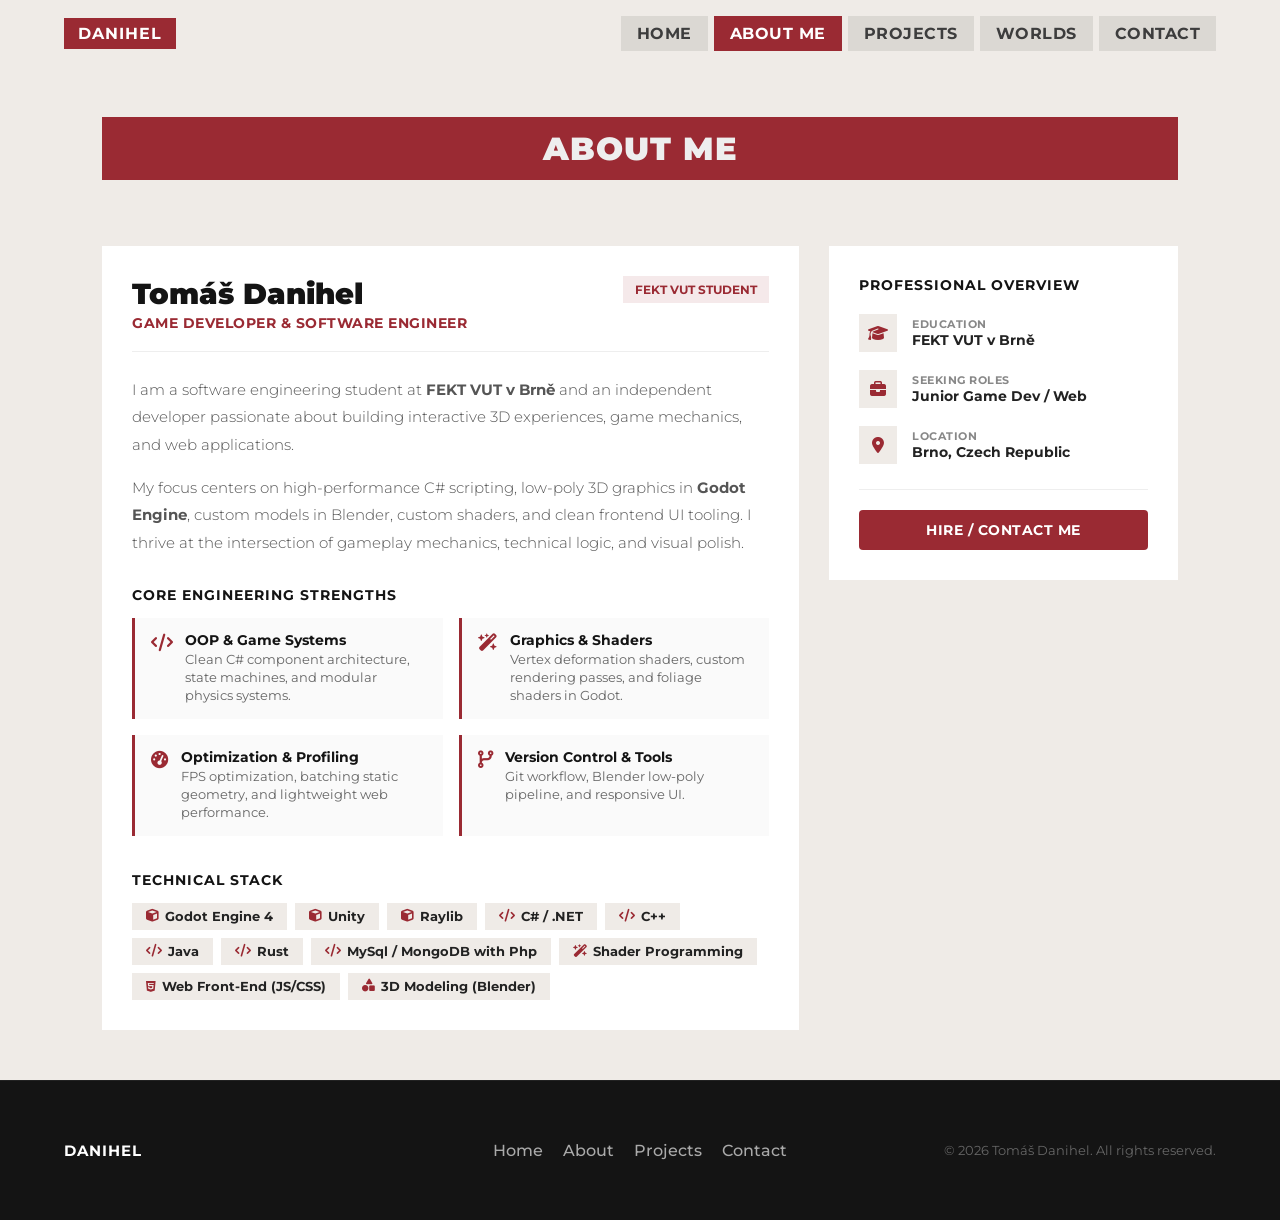
==== about.html @ 504d6351 "Add files via upload" ====
<!DOCTYPE html>
<html lang="en">
<head>
    <meta charset="UTF-8">
    <meta name="viewport" content="width=device-width, initial-scale=1.0">
    <link href="https://fonts.googleapis.com/css2?family=Montserrat:wght@100;300;400;500;700;900&display=swap" rel="stylesheet">
    <link rel="stylesheet" href="https://cdnjs.cloudflare.com/ajax/libs/font-awesome/6.4.0/css/all.min.css">
    <link rel="stylesheet" href="styles.css">
    <title>Tomáš Danihel - About</title>
</head>
<body>
    <header>
        <nav>
            <div><a href="index.html" class="brand-logo">DANIHEL</a></div>
            <button class="mobile-menu-btn" onclick="toggleMobileMenu()">
                <i class="fa-solid fa-bars" id="menu-icon"></i>
            </button>
            <div class="nav-links" id="nav-links">
                <a href="index.html" class="nav-btn">HOME</a>
                <a href="about.html" class="nav-btn active">ABOUT ME</a>
                <a href="projects.html" class="nav-btn">PROJECTS</a>
                <a href="worlds.html" class="nav-btn">WORLDS</a>
                <a href="contact.html" class="nav-btn">CONTACT</a>
            </div>
        </nav>
    </header>

    <main>
        <section class="content-section">
            <div class="section-header">
                <h2>About Me</h2>
                <div class="divider"></div>
            </div>

            <div class="about-clean-container">
                <div class="about-main-card">
                    <div class="about-header-flex">
                        <div>
                            <h3 class="about-name">Tomáš Danihel</h3>
                            <span class="about-subtitle">Game Developer & Software Engineer</span>
                        </div>
                        <span class="about-badge">FEKT VUT Student</span>
                    </div>
                    
                    <p class="about-text">
                        I am a software engineering student at <strong>FEKT VUT v Brně</strong> and an independent developer passionate about building interactive 3D experiences, game mechanics, and web applications.
                    </p>
                    <p class="about-text">
                        My focus centers on high-performance C# scripting, low-poly 3D graphics in <strong>Godot Engine</strong>, custom models in Blender, custom shaders, and clean frontend UI tooling. I thrive at the intersection of gameplay mechanics, technical logic, and visual polish.
                    </p>

                    <div style="margin-top: 30px;">
                        <h4 class="about-subheading">Core Engineering Strengths</h4>
                        <div class="competencies-grid">
                            <div class="comp-box">
                                <i class="fa-solid fa-code"></i>
                                <div>
                                    <strong>OOP & Game Systems</strong>
                                    <p>Clean C# component architecture, state machines, and modular physics systems.</p>
                                </div>
                            </div>
                            <div class="comp-box">
                                <i class="fa-solid fa-wand-magic-sparkles"></i>
                                <div>
                                    <strong>Graphics & Shaders</strong>
                                    <p>Vertex deformation shaders, custom rendering passes, and foliage shaders in Godot.</p>
                                </div>
                            </div>
                            <div class="comp-box">
                                <i class="fa-solid fa-gauge-high"></i>
                                <div>
                                    <strong>Optimization & Profiling</strong>
                                    <p>FPS optimization, batching static geometry, and lightweight web performance.</p>
                                </div>
                            </div>
                            <div class="comp-box">
                                <i class="fa-solid fa-code-branch"></i>
                                <div>
                                    <strong>Version Control & Tools</strong>
                                    <p>Git workflow, Blender low-poly pipeline, and responsive UI.</p>
                                </div>
                            </div>
                        </div>
                    </div>

                    <div style="margin-top: 35px;">
                        <h4 class="about-subheading">Technical Stack</h4>
                        <div class="skills-wrap">
                            <span class="skill-badge"><i class="fa-solid fa-cube"></i> Godot Engine 4</span>
                            <span class="skill-badge"><i class="fa-solid fa-cube"></i> Unity</span>
                            <span class="skill-badge"><i class="fa-solid fa-cube"></i> Raylib</span>
                            <span class="skill-badge"><i class="fa-solid fa-code"></i> C# / .NET</span>
                            <span class="skill-badge"><i class="fa-solid fa-code"></i> C++</span>
                            <span class="skill-badge"><i class="fa-solid fa-code"></i> Java</span>
                            <span class="skill-badge"><i class="fa-solid fa-code"></i> Rust</span>
                            <span class="skill-badge"><i class="fa-solid fa-code"></i> MySql / MongoDB with Php</span>
                            <span class="skill-badge"><i class="fa-solid fa-wand-magic-sparkles"></i> Shader Programming</span>
                            <span class="skill-badge"><i class="fa-brands fa-html5"></i> Web Front-End (JS/CSS)</span>
                            <span class="skill-badge"><i class="fa-solid fa-shapes"></i> 3D Modeling (Blender)</span>
                        </div>
                    </div>
                </div>

                <div class="about-side-card">
                    <h4 class="about-subheading" style="margin-bottom: 20px;">Professional Overview</h4>
                    <div class="clean-info-row">
                        <i class="fa-solid fa-graduation-cap"></i>
                        <div><small>EDUCATION</small><div>FEKT VUT v Brně</div></div>
                    </div>
                    <div class="clean-info-row">
                        <i class="fa-solid fa-briefcase"></i>
                        <div><small>SEEKING ROLES</small><div>Junior Game Dev / Web</div></div>
                    </div>
                    <div class="clean-info-row">
                        <i class="fa-solid fa-location-dot"></i>
                        <div><small>LOCATION</small><div>Brno, Czech Republic</div></div>
                    </div>

                    <div style="margin-top: 25px; padding-top: 20px; border-top: 1px solid #eee;">
                        <a href="contact.html" class="cta-button" style="width: 100%; text-align: center;">Hire / Contact Me</a>
                    </div>
                </div>
            </div>
        </section>
    </main>

    <footer>
        <div class="footer-inner">
            <div class="footer-brand">DANIHEL</div>
            <div class="footer-links">
                <a href="index.html">Home</a>
                <a href="about.html">About</a>
                <a href="projects.html">Projects</a>
                <a href="contact.html">Contact</a>
            </div>
            <div class="footer-copy">&copy; 2026 Tomáš Danihel. All rights reserved.</div>
        </div>
    </footer>

    <script src="script.js"></script>
</body>
</html>
---- styles.css ----
* { padding: 0; margin: 0; box-sizing: border-box; }

body {
background-color: #efebe7;
color: #222;
font-family: 'Montserrat', sans-serif;
scroll-behavior: smooth;
min-height: 100vh;
display: flex;
flex-direction: column;
justify-content: space-between; 
}

/* =========================================
NAVIGATION
========================================= */
header {
position: sticky;
top: 0;
z-index: 100;
background-color: rgba(239, 235, 231, 0.95);
backdrop-filter: blur(8px);
}

nav {
display: flex;
justify-content: space-between;
align-items: center;
color: rgb(20, 20, 20);
min-height: 60px;
padding: 16px 5%;
max-width: 1400px;
margin: 0 auto;
}

.brand-logo {
background-color: #9a2a33;
color: white;
padding: 6px 14px;
font-weight: 700;
letter-spacing: 1px;
text-decoration: none;
display: inline-block;
}

.nav-links {
display: flex;
gap: 6px;
}

.nav-btn {
background-color: rgba(77, 76, 76, 0.12);
color: rgb(61, 61, 61);
padding: 8px 16px;
font-family: 'Montserrat', sans-serif;
font-weight: 700;
font-size: 1    rem;
text-transform: uppercase;
letter-spacing: 0.5px;
text-decoration: none;
border: none;
cursor: pointer;
transition: all 0.25s ease;
}

.nav-btn:hover, .nav-btn.active {
background-color: #9a2a33;
color: white;
}

.mobile-menu-btn {
display: none;
background: transparent;
border: none;
font-size: 1.4rem;
color: #141414;
cursor: pointer;
padding: 6px;
}

/* Page Container */
main {
flex: 1;
width: 100%;
}

/* =========================================
INTERACTIVE HORIZONTAL ACCORDION
========================================= */
.accordion-container {
display: flex;
width: 100%;
height: 90vh;
max-height: 950px;
min-height: 520px;
background-color: #141414;
}

.panel {
background-size: cover;
background-position: center;
background-repeat: no-repeat;
flex: 1;
position: relative;
transition: flex 0.5s cubic-bezier(0.25, 1, 0.5, 1);
cursor: pointer;
border-right: 2px solid #141414;
overflow: hidden;
}

.panel:last-child {
border-right: none;
}

.accordion-container:hover .panel::before {
background: rgba(0, 0, 0, 0.75);
}

.panel::before {
content: '';
position: absolute;
top: 0; left: 0; right: 0; bottom: 0;
background: rgba(0, 0, 0, 0.45);
transition: background 0.4s;
z-index: 1;
}

.panel:hover { flex: 4; }
.accordion-container:hover .panel:hover::before { background: rgba(0, 0, 0, 0.15); }

.panel-title-vertical {
position: absolute;
bottom: 40px;
left: 50%;
transform: translateX(-50%) rotate(-90deg);
transform-origin: left bottom;
color: white;
font-size: 1.4rem;
font-weight: 700;
text-transform: uppercase;
white-space: nowrap;
letter-spacing: 2px;
z-index: 2;
transition: opacity 0.3s;
}

.panel:hover .panel-title-vertical { opacity: 0; }

.panel-content {
position: absolute;
bottom: 40px;
left: 40px;
color: white;
z-index: 2;
opacity: 0;
transform: translateY(20px);
transition: opacity 0.4s ease-in-out, transform 0.4s ease-in-out;
transition-delay: 0.15s;
white-space: nowrap;
}

.panel:hover .panel-content {
opacity: 1;
transform: translateY(0);
}

.panel-content h2 {
font-size: 2.8rem;
font-weight: 900;
margin-bottom: 10px;
text-transform: uppercase;
letter-spacing: 0.5px;
}

.panel-content p {
font-size: 1.1rem;
font-weight: 300;
margin-bottom: 20px;
color: #e0e0e0;
}

/* Call to Action Buttons */
.cta-button {
background-color: #9a2a33;
color: white;
padding: 12px 24px;
text-decoration: none;
font-weight: 700;
border-radius: 4px;
text-transform: uppercase;
font-size: 0.85rem;
letter-spacing: 0.5px;
transition: transform 0.2s ease, background-color 0.2s ease, color 0.2s ease;
display: inline-block;
border: none;
cursor: pointer;
}

.cta-button:hover {
transform: translateY(-3px);
background-color: white;
color: #9a2a33;
}

/* =========================================
GENERAL SECTIONS & CARDS
========================================= */
.content-section {
padding: 50px 8%;
max-width: 1400px;
margin: 0 auto;
}

.section-header {
margin-bottom: 50px;
text-align: center;
}

.section-header h2 {
padding: 12px;
font-size: 2rem;
color: rgb(238, 238, 238);
background-color: #9a2a33;;
font-weight: 900;
text-transform: uppercase;
letter-spacing: 1px;
}

.section-header p {
color: #666;
margin-top: 10px;
font-size: 1.05rem;
font-weight: 300;
}

.divider {
height: 4px;
width: 100%;
background-color: #9a2a3300;
margin: 12px auto 0;
}

.card-grid {
display: grid;
grid-template-columns: repeat(auto-fit, minmax(320px, 1fr));
gap: 30px;
}

.card {
background-color: white;
transition: transform 0.3s ease, box-shadow 0.3s ease;
overflow: hidden;
display: flex;
flex-direction: column;
justify-content: space-between;
}

.card-img-wrap {
height: 200px;
width: 100%;
background-color: #141414;
overflow: hidden;
position: relative;
}

.card-img-wrap img {
width: 100%;
height: 100%;
object-fit: cover;
transition: transform 0.4s ease;
}

.card:hover .card-img-wrap img { transform: scale(1.05); }

.card-body {
padding: 12px;
flex: 1;
display: flex;
flex-direction: column;
}

.card h3 {
font-size: 1.4rem;
color: rgb(20, 20, 20);
margin-bottom: 12px;
font-weight: 700;
}

.card p {
color: rgb(100, 100, 100);
line-height: 1.6;
font-weight: 300;
font-size: 0.95rem;
margin-bottom: 20px;
flex: 1;
}

.card-footer {
padding-top: 15px;
display: flex;
justify-content: space-between;
align-items: center;
}

.btn-read-info {
background-color: #141414;
color: white;
padding: 8px 16px;
font-weight: 700;
font-size: 0.8rem;
text-transform: uppercase;
border: none;
cursor: pointer;
text-decoration: none;
transition: background-color 0.2s ease, transform 0.2s ease;
}

.btn-read-info:hover {
background-color: #9a2a33;
transform: translateY(-2px);
}

.tag-pill {
background-color: #9a2a33;;
color: #f3f3f3;
font-size: 0.72rem;
font-weight: 700;
padding: 4px 10px;
min-width: 50px;
text-transform: uppercase;
letter-spacing: 0.5px;
cursor: pointer;
transition: all 0.2s ease;
display: inline-block;
margin-right: 5px;
margin-bottom: 5px;
text-decoration: none;
}

.tag-pill:hover, .tag-pill.active {
background-color: #9a2a33;
color: white;
}

.tag-filter-bar {
display: flex;
flex-wrap: wrap;
justify-content: center;
gap: 8px;
margin-bottom: 35px;
}

.filter-btn {
background-color: rgba(77, 76, 76, 0.1);
color: #444;
border: none;
padding: 8px 16px;
font-size: 0.8rem;
font-weight: 700;
text-transform: uppercase;
cursor: pointer;
transition: all 0.2s ease;
font-family: 'Montserrat', sans-serif;
}
.filter-btn:hover, .filter-btn.active {
background-color: #9a2a33;
color: white;
}

/* =========================================
ABOUT ME STYLES
========================================= */
.about-clean-container {
display: grid;
grid-template-columns: 2fr 1fr;
gap: 30px;
align-items: start;
}
.about-main-card {
background: white;
padding: 30px;
}
.about-side-card {
background: white;
padding: 30px;
}
.about-header-flex {
display: flex;
justify-content: space-between;
align-items: flex-start;
margin-bottom: 24px;
border-bottom: 1px solid #eee;
padding-bottom: 20px;
}
.about-name { font-size: 1.8rem; font-weight: 900; color: #141414; }
.about-subtitle {
font-size: 0.85rem;
font-weight: 700;
color: #9a2a33;
text-transform: uppercase;
letter-spacing: 0.5px;
display: block;
margin-top: 4px;
}
.about-badge {
background-color: rgba(154, 42, 51, 0.1);
color: #9a2a33;
font-size: 0.75rem;
font-weight: 700;
padding: 6px 12px;
text-transform: uppercase;
}
.about-text {
color: #555;
line-height: 1.8;
font-size: 0.95rem;
font-weight: 300;
margin-bottom: 16px;
}
.about-subheading {
font-size: 0.9rem;
font-weight: 700;
color: #141414;
text-transform: uppercase;
letter-spacing: 1px;
margin-bottom: 14px;
}
.competencies-grid {
display: grid;
grid-template-columns: repeat(auto-fit, minmax(240px, 1fr));
gap: 16px;
margin-top: 12px;
}
.comp-box {
background-color: #fafafa;
border-left: 3px solid #9a2a33;
padding: 14px 16px;
display: flex;
align-items: flex-start;
gap: 12px;
}
.comp-box i { color: #9a2a33; font-size: 1.1rem; margin-top: 2px; }
.comp-box strong { display: block; font-size: 0.85rem; color: #141414; margin-bottom: 3px; }
.comp-box p { font-size: 0.8rem; color: #666; margin: 0; line-height: 1.4; }

.skills-wrap { display: flex; flex-wrap: wrap; gap: 8px; }
.skill-badge {
background-color: #efebe7;
color: #222;
padding: 6px 14px;
font-size: 0.8rem;
font-weight: 700;
display: inline-flex;
align-items: center;
gap: 6px;
}
.skill-badge i { color: #9a2a33; }

.clean-info-row {
display: flex;
align-items: center;
gap: 15px;
margin-bottom: 18px;
}
.clean-info-row i {
width: 38px;
height: 38px;
background: #efebe7;
color: #9a2a33;
display: flex;
align-items: center;
justify-content: center;
font-size: 1rem;
}
.clean-info-row small { display: block; font-size: 0.68rem; font-weight: 700; color: #888; letter-spacing: 0.5px; }
.clean-info-row div { font-weight: 700; font-size: 0.9rem; color: #222; }

/* =========================================
CONTACT & WORLDS PAGE
========================================= */
.worlds-container {
min-height: 65vh;
display: flex;
align-items: center;
justify-content: center;
text-align: center;
padding: 40px 20px;
}
.wip-box {
background: white;
padding: 60px 40px;
max-width: 500px;
width: 100%;
}
.wip-box i { font-size: 3rem; color: #9a2a33; margin-bottom: 20px; }
.wip-box h1 { font-size: 2.2rem; font-weight: 900; text-transform: uppercase; color: #141414; letter-spacing: 1px; }

.contact-grid {
display: grid;
grid-template-columns: 1fr 1.5fr;
gap: 40px;
margin-top: 20px;
}
.contact-card {
background: white;
padding: 40px;
}
.contact-info-item {
display: flex;
align-items: center;
gap: 16px;
margin-bottom: 24px;
}
.contact-info-item i {
width: 45px;
height: 45px;
color: white;
display: flex;
align-items: center;
justify-content: center;
font-size: 1.2rem;
}
.form-group { margin-bottom: 20px; }
.form-group label {
display: block;
font-weight: 700;
font-size: 0.85rem;
margin-bottom: 8px;
text-transform: uppercase;
color: #333;
}
.form-group input, .form-group textarea {
width: 100%;
padding: 14px;
border: 1px solid #ddd;
font-family: 'Montserrat', sans-serif;
font-size: 0.95rem;
background: #fafafa;
outline: none;
transition: border-color 0.2s;
resize: none;
}
.form-group input:focus, .form-group textarea:focus {
border-color: #9a2a33;
background: white;
}

/* =========================================
PROJECT DEVLOG / DETAIL
========================================= */
.devlog-container {
max-width: 950px;
margin: 0 auto;
background: white;
box-shadow: 0 15px 40px rgba(0,0,0,0.06);
overflow: hidden;
border-top: 6px solid #9a2a33;
}
.devlog-hero { position: relative; height: 380px; background-color: #141414; }
.devlog-hero img { width: 100%; height: 100%; object-fit: cover; }
.devlog-hero-overlay {
position: absolute;
inset: 0;
background: linear-gradient(to top, rgba(20,20,20,0.95), transparent);
display: flex;
align-items: flex-end;
padding: 40px;
}
.devlog-hero-text h1 {
color: white;
font-size: 2.5rem;
font-weight: 900;
text-transform: uppercase;
}
.devlog-meta-bar {
display: flex;
flex-wrap: wrap;
gap: 20px;
background: #141414;
color: #ccc;
padding: 16px 40px;
font-size: 0.85rem;
border-bottom: 1px solid #282828;
}
.devlog-meta-item strong { color: #9a2a33; text-transform: uppercase; margin-right: 5px; }
.devlog-body {
padding: 40px;
color: #333;
line-height: 1.8;
font-weight: 300;
}
.devlog-body h3 {
font-size: 1.5rem;
color: #141414;
margin: 30px 0 12px;
font-weight: 700;
border-left: 4px solid #9a2a33;
padding-left: 12px;
}
.devlog-body p { margin-bottom: 16px; }
.devlog-body ul { margin: 16px 0 24px 24px; }
.devlog-body li { margin-bottom: 8px; }

.back-btn {
display: inline-flex;
align-items: center;
gap: 8px;
background-color: rgba(77, 76, 76, 0.12);
color: #141414;
padding: 10px 20px;
border-radius: 4px;
font-weight: 700;
text-decoration: none;
margin-bottom: 25px;
cursor: pointer;
border: none;
font-family: 'Montserrat', sans-serif;
text-transform: uppercase;
font-size: 0.8rem;
transition: all 0.2s ease;
}
.back-btn:hover { background-color: #9a2a33; color: white; }

/* =========================================
FOOTER
========================================= */
footer {
background-color: #141414;
color: #888;
padding: 60px 5%;
margin-top: auto;
border-top: 1px solid #222;
}
.footer-inner {
max-width: 1400px;
margin: 0 auto;
display: flex;
justify-content: space-between;
align-items: center;
flex-wrap: wrap;
gap: 16px;
}
.footer-brand {
flex: 1;
text-align: left;
color: white;
font-weight: 700;
letter-spacing: 1px;
font-size: 0.95rem;
}
.footer-brand span { color: #9a2a33; }
.footer-links {
display: flex;
justify-content: center;
gap: 20px;
}
.footer-links a {
color: #aaa;
text-decoration: none;
font-size: 1rem;
font-weight: 500;
transition: color 0.2s ease;
}
.footer-links a:hover { color: #9a2a33; }
.footer-copy {
flex: 1;
text-align: right;
font-size: 0.8rem;
color: #666;
}

/* =========================================
RESPONSIVE DESIGN (MOBILE)
========================================= */
@media (max-width: 850px) {
.accordion-container {
flex-direction: column;
height: 85vh;
min-height: 550px;
max-height: none;
}
.panel {
border-right: none;
border-bottom: 2px solid #141414;
flex: 1;
height: auto;
}
.panel:last-child { border-bottom: none; }
.panel:hover, .panel:active { flex: 3; }
.panel-title-vertical {
transform: none;
left: 20px;
bottom: 20px;
font-size: 1.15rem;
white-space: normal;
line-height: 1.2;
}
.panel-content { left: 20px; right: 20px; bottom: 20px; white-space: normal; }
.panel-content h2 { font-size: 1.6rem; margin-bottom: 6px; letter-spacing: 0; }
.panel-content p {
font-size: 0.9rem;
white-space: normal;
display: -webkit-box;
-webkit-line-clamp: 2;
-webkit-box-orient: vertical;
overflow: hidden;
margin-bottom: 12px;
}
.contact-grid, .about-clean-container { grid-template-columns: 1fr; }
}

@media (max-width: 768px) {
.mobile-menu-btn { display: block; }
.nav-links {
display: none;
position: absolute;
top: 100%;
left: 0;
right: 0;
background-color: #efebe7;
flex-direction: column;
padding: 15px 5%;
box-shadow: 0 10px 20px rgba(0,0,0,0.1);
border-bottom: 1px solid #ddd;
}
.nav-links.mobile-open { display: flex; }
.nav-btn { width: 100%; text-align: left; padding: 12px; }
.content-section { padding: 40px 5%; }
.devlog-hero { height: 280px; }
.devlog-hero-text h1 { font-size: 1.8rem; }
.footer-inner { flex-direction: column; text-align: center; }
}
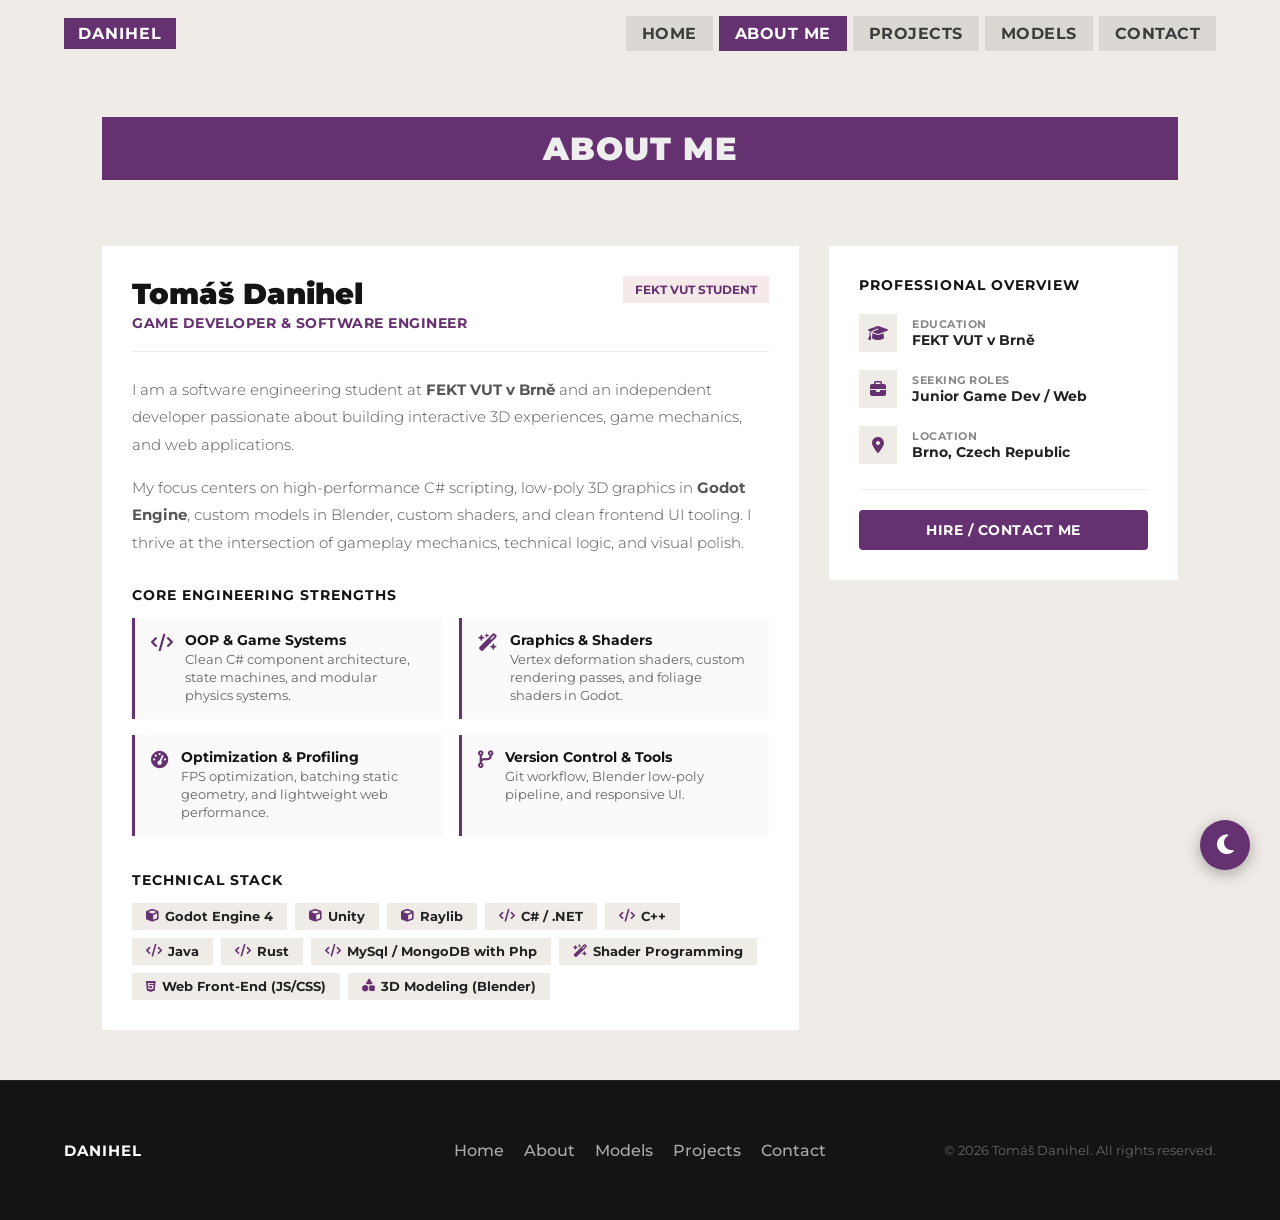
==== commit 7700a5ef: "Add files via upload" ====
--- a/about.html
+++ b/about.html
@@ -19,7 +19,7 @@
                 <a href="index.html" class="nav-btn">HOME</a>
                 <a href="about.html" class="nav-btn active">ABOUT ME</a>
                 <a href="projects.html" class="nav-btn">PROJECTS</a>
-                <a href="worlds.html" class="nav-btn">WORLDS</a>
+                <a href="worlds.html" class="nav-btn">MODELS</a>
                 <a href="contact.html" class="nav-btn">CONTACT</a>
             </div>
         </nav>
@@ -130,6 +130,7 @@
             <div class="footer-links">
                 <a href="index.html">Home</a>
                 <a href="about.html">About</a>
+                <a href="worlds.html">Models</a>
                 <a href="projects.html">Projects</a>
                 <a href="contact.html">Contact</a>
             </div>
@@ -137,6 +138,10 @@
         </div>
     </footer>
 
+    <button id="theme-toggle" class="theme-toggle-btn" aria-label="Toggle Theme">
+        <i class="fa-solid fa-moon"></i>
+    </button>
+
     <script src="script.js"></script>
 </body>
 </html>
--- a/styles.css
+++ b/styles.css
@@ -1,3 +1,8 @@
+:root {
+--main-red: #663170;
+--main-red-rgb: 154, 42, 51;
+}
+
 * { padding: 0; margin: 0; box-sizing: border-box; }
 
 body {
@@ -34,7 +39,7 @@
 }
 
 .brand-logo {
-background-color: #9a2a33;
+background-color: var(--main-red);
 color: white;
 padding: 6px 14px;
 font-weight: 700;
@@ -64,7 +69,7 @@
 }
 
 .nav-btn:hover, .nav-btn.active {
-background-color: #9a2a33;
+background-color: var(--main-red);
 color: white;
 }
 
@@ -104,7 +109,6 @@
 position: relative;
 transition: flex 0.5s cubic-bezier(0.25, 1, 0.5, 1);
 cursor: pointer;
-border-right: 2px solid #141414;
 overflow: hidden;
 }
 
@@ -181,7 +185,7 @@
 
 /* Call to Action Buttons */
 .cta-button {
-background-color: #9a2a33;
+background-color: var(--main-red);
 color: white;
 padding: 12px 24px;
 text-decoration: none;
@@ -199,7 +203,43 @@
 .cta-button:hover {
 transform: translateY(-3px);
 background-color: white;
-color: #9a2a33;
+color: var(--main-red);
+}
+
+/* =========================================
+   CAROUSEL BUTTONS (DEVLOG)
+========================================= */
+.carousel-btn {
+  user-select: none;
+  position: absolute;
+  top: 50%;
+  transform: translateY(-50%);
+  background-color: rgba(20, 20, 20, 0.6);
+  color: white;
+  border: none;
+  width: 40px;
+  height: 40px;
+  display: flex;
+  align-items: center;
+  justify-content: center;
+  cursor: pointer;
+  font-size: 1.2rem;
+  z-index: 10;
+  transition: background-color 0.2s ease, transform 0.2s ease;
+  border-radius: 4px;
+}
+
+.carousel-btn:hover {
+  background-color: var(--main-red);
+  transform: translateY(-50%) scale(1.1);
+}
+
+.carousel-btn.prev {
+  left: 15px;
+}
+
+.carousel-btn.next {
+  right: 15px;
 }
 
 /* =========================================
@@ -220,7 +260,7 @@
 padding: 12px;
 font-size: 2rem;
 color: rgb(238, 238, 238);
-background-color: #9a2a33;;
+background-color: var(--main-red);;
 font-weight: 900;
 text-transform: uppercase;
 letter-spacing: 1px;
@@ -236,7 +276,7 @@
 .divider {
 height: 4px;
 width: 100%;
-background-color: #9a2a3300;
+background-color: rgba(var(--main-red-rgb), 0);
 margin: 12px auto 0;
 }
 
@@ -261,6 +301,7 @@
 background-color: #141414;
 overflow: hidden;
 position: relative;
+cursor: pointer;
 }
 
 .card-img-wrap img {
@@ -316,12 +357,12 @@
 }
 
 .btn-read-info:hover {
-background-color: #9a2a33;
+background-color: var(--main-red);
 transform: translateY(-2px);
 }
 
 .tag-pill {
-background-color: #9a2a33;;
+background-color: var(--main-red);;
 color: #f3f3f3;
 font-size: 0.72rem;
 font-weight: 700;
@@ -338,7 +379,7 @@
 }
 
 .tag-pill:hover, .tag-pill.active {
-background-color: #9a2a33;
+background-color: var(--main-red);
 color: white;
 }
 
@@ -363,7 +404,7 @@
 font-family: 'Montserrat', sans-serif;
 }
 .filter-btn:hover, .filter-btn.active {
-background-color: #9a2a33;
+background-color: var(--main-red);
 color: white;
 }
 
@@ -396,15 +437,15 @@
 .about-subtitle {
 font-size: 0.85rem;
 font-weight: 700;
-color: #9a2a33;
+color: var(--main-red);
 text-transform: uppercase;
 letter-spacing: 0.5px;
 display: block;
 margin-top: 4px;
 }
 .about-badge {
-background-color: rgba(154, 42, 51, 0.1);
-color: #9a2a33;
+background-color: rgba(var(--main-red-rgb), 0.1);
+color: var(--main-red);
 font-size: 0.75rem;
 font-weight: 700;
 padding: 6px 12px;
@@ -433,13 +474,13 @@
 }
 .comp-box {
 background-color: #fafafa;
-border-left: 3px solid #9a2a33;
+border-left: 3px solid var(--main-red);
 padding: 14px 16px;
 display: flex;
 align-items: flex-start;
 gap: 12px;
 }
-.comp-box i { color: #9a2a33; font-size: 1.1rem; margin-top: 2px; }
+.comp-box i { color: var(--main-red); font-size: 1.1rem; margin-top: 2px; }
 .comp-box strong { display: block; font-size: 0.85rem; color: #141414; margin-bottom: 3px; }
 .comp-box p { font-size: 0.8rem; color: #666; margin: 0; line-height: 1.4; }
 
@@ -454,7 +495,7 @@
 align-items: center;
 gap: 6px;
 }
-.skill-badge i { color: #9a2a33; }
+.skill-badge i { color: var(--main-red); }
 
 .clean-info-row {
 display: flex;
@@ -466,7 +507,7 @@
 width: 38px;
 height: 38px;
 background: #efebe7;
-color: #9a2a33;
+color: var(--main-red);
 display: flex;
 align-items: center;
 justify-content: center;
@@ -492,7 +533,7 @@
 max-width: 500px;
 width: 100%;
 }
-.wip-box i { font-size: 3rem; color: #9a2a33; margin-bottom: 20px; }
+.wip-box i { font-size: 3rem; color: var(--main-red); margin-bottom: 20px; }
 .wip-box h1 { font-size: 2.2rem; font-weight: 900; text-transform: uppercase; color: #141414; letter-spacing: 1px; }
 
 .contact-grid {
@@ -511,14 +552,17 @@
 gap: 16px;
 margin-bottom: 24px;
 }
+
 .contact-info-item i {
-width: 45px;
-height: 45px;
-color: white;
-display: flex;
-align-items: center;
-justify-content: center;
-font-size: 1.2rem;
+  width: 45px;
+  height: 45px;
+  background-color: var(--main-red);
+  color: white;
+  display: flex;
+  align-items: center;
+  justify-content: center;
+  font-size: 1.2rem;
+  border-radius: 4px;
 }
 .form-group { margin-bottom: 20px; }
 .form-group label {
@@ -541,7 +585,7 @@
 resize: none;
 }
 .form-group input:focus, .form-group textarea:focus {
-border-color: #9a2a33;
+border-color: var(--main-red);
 background: white;
 }
 
@@ -554,7 +598,7 @@
 background: white;
 box-shadow: 0 15px 40px rgba(0,0,0,0.06);
 overflow: hidden;
-border-top: 6px solid #9a2a33;
+border-top: 6px solid var(--main-red);
 }
 .devlog-hero { position: relative; height: 380px; background-color: #141414; }
 .devlog-hero img { width: 100%; height: 100%; object-fit: cover; }
@@ -564,7 +608,7 @@
 background: linear-gradient(to top, rgba(20,20,20,0.95), transparent);
 display: flex;
 align-items: flex-end;
-padding: 40px;
+padding: 10px 40px;
 }
 .devlog-hero-text h1 {
 color: white;
@@ -582,7 +626,7 @@
 font-size: 0.85rem;
 border-bottom: 1px solid #282828;
 }
-.devlog-meta-item strong { color: #9a2a33; text-transform: uppercase; margin-right: 5px; }
+.devlog-meta-item strong { color: var(--main-red); text-transform: uppercase; margin-right: 5px; }
 .devlog-body {
 padding: 40px;
 color: #333;
@@ -594,7 +638,7 @@
 color: #141414;
 margin: 30px 0 12px;
 font-weight: 700;
-border-left: 4px solid #9a2a33;
+border-left: 4px solid var(--main-red);
 padding-left: 12px;
 }
 .devlog-body p { margin-bottom: 16px; }
@@ -619,7 +663,7 @@
 font-size: 0.8rem;
 transition: all 0.2s ease;
 }
-.back-btn:hover { background-color: #9a2a33; color: white; }
+.back-btn:hover { background-color: var(--main-red); color: white; }
 
 /* =========================================
 FOOTER
@@ -648,7 +692,7 @@
 letter-spacing: 1px;
 font-size: 0.95rem;
 }
-.footer-brand span { color: #9a2a33; }
+.footer-brand span { color: var(--main-red); }
 .footer-links {
 display: flex;
 justify-content: center;
@@ -661,7 +705,7 @@
 font-weight: 500;
 transition: color 0.2s ease;
 }
-.footer-links a:hover { color: #9a2a33; }
+.footer-links a:hover { color: var(--main-red); }
 .footer-copy {
 flex: 1;
 text-align: right;
@@ -729,4 +773,88 @@
 .devlog-hero { height: 280px; }
 .devlog-hero-text h1 { font-size: 1.8rem; }
 .footer-inner { flex-direction: column; text-align: center; }
+}
+
+/* =========================================
+   DARK THEME & TOGGLE BUTTON
+========================================= */
+.theme-toggle-btn {
+    position: fixed;
+    bottom: 30px;
+    right: 30px;
+    background-color: var(--main-red);
+    color: white;
+    border: none;
+    width: 50px;
+    height: 50px;
+    border-radius: 50%;
+    display: flex;
+    align-items: center;
+    justify-content: center;
+    font-size: 1.4rem;
+    cursor: pointer;
+    box-shadow: 0 4px 15px rgba(0,0,0,0.3);
+    z-index: 9999;
+    transition: transform 0.3s ease;
+}
+
+.theme-toggle-btn:hover {
+    transform: scale(1.1);
+}
+
+/* Dark Theme Overrides */
+body.dark-theme {
+    background-color: #121212;
+    color: #e0e0e0;
+}
+
+body.dark-theme header {
+    background-color: rgba(18, 18, 18, 0.95);
+}
+
+body.dark-theme .nav-btn { color: #bbb; }
+body.dark-theme .mobile-menu-btn { color: #e0e0e0; }
+body.dark-theme .nav-links.mobile-open { background-color: #1e1e1e; border-color: #333; }
+
+/* Background Overrides */
+body.dark-theme .card,
+body.dark-theme .wip-box,
+body.dark-theme .contact-card,
+body.dark-theme .about-main-card,
+body.dark-theme .about-side-card,
+body.dark-theme .devlog-container,
+body.dark-theme div[style*="background: white"] {
+    background-color: #1e1e1e !important;
+}
+
+/* Text Overrides */
+body.dark-theme h3, 
+body.dark-theme h1, 
+body.dark-theme h2:not(.panel-content h2),
+body.dark-theme .contact-info-item div div:nth-child(2) {
+    color: #eee !important;
+}
+
+body.dark-theme p, 
+body.dark-theme .section-header p,
+body.dark-theme .about-text {
+    color: #bbb !important;
+}
+
+/* Forms & UI Elements */
+body.dark-theme .comp-box,
+body.dark-theme .form-group input, 
+body.dark-theme .form-group textarea {
+    background-color: #2a2a2a !important;
+    border-color: #444 !important;
+    color: #eee !important;
+}
+
+body.dark-theme .comp-box strong, body.dark-theme .form-group label { color: #eee !important; }
+body.dark-theme .comp-box p { color: #bbb !important; }
+
+body.dark-theme .clean-info-row i, 
+body.dark-theme .skill-badge {
+    background-color: #2a2a2a !important;
+    color: #eee !important;
 }
